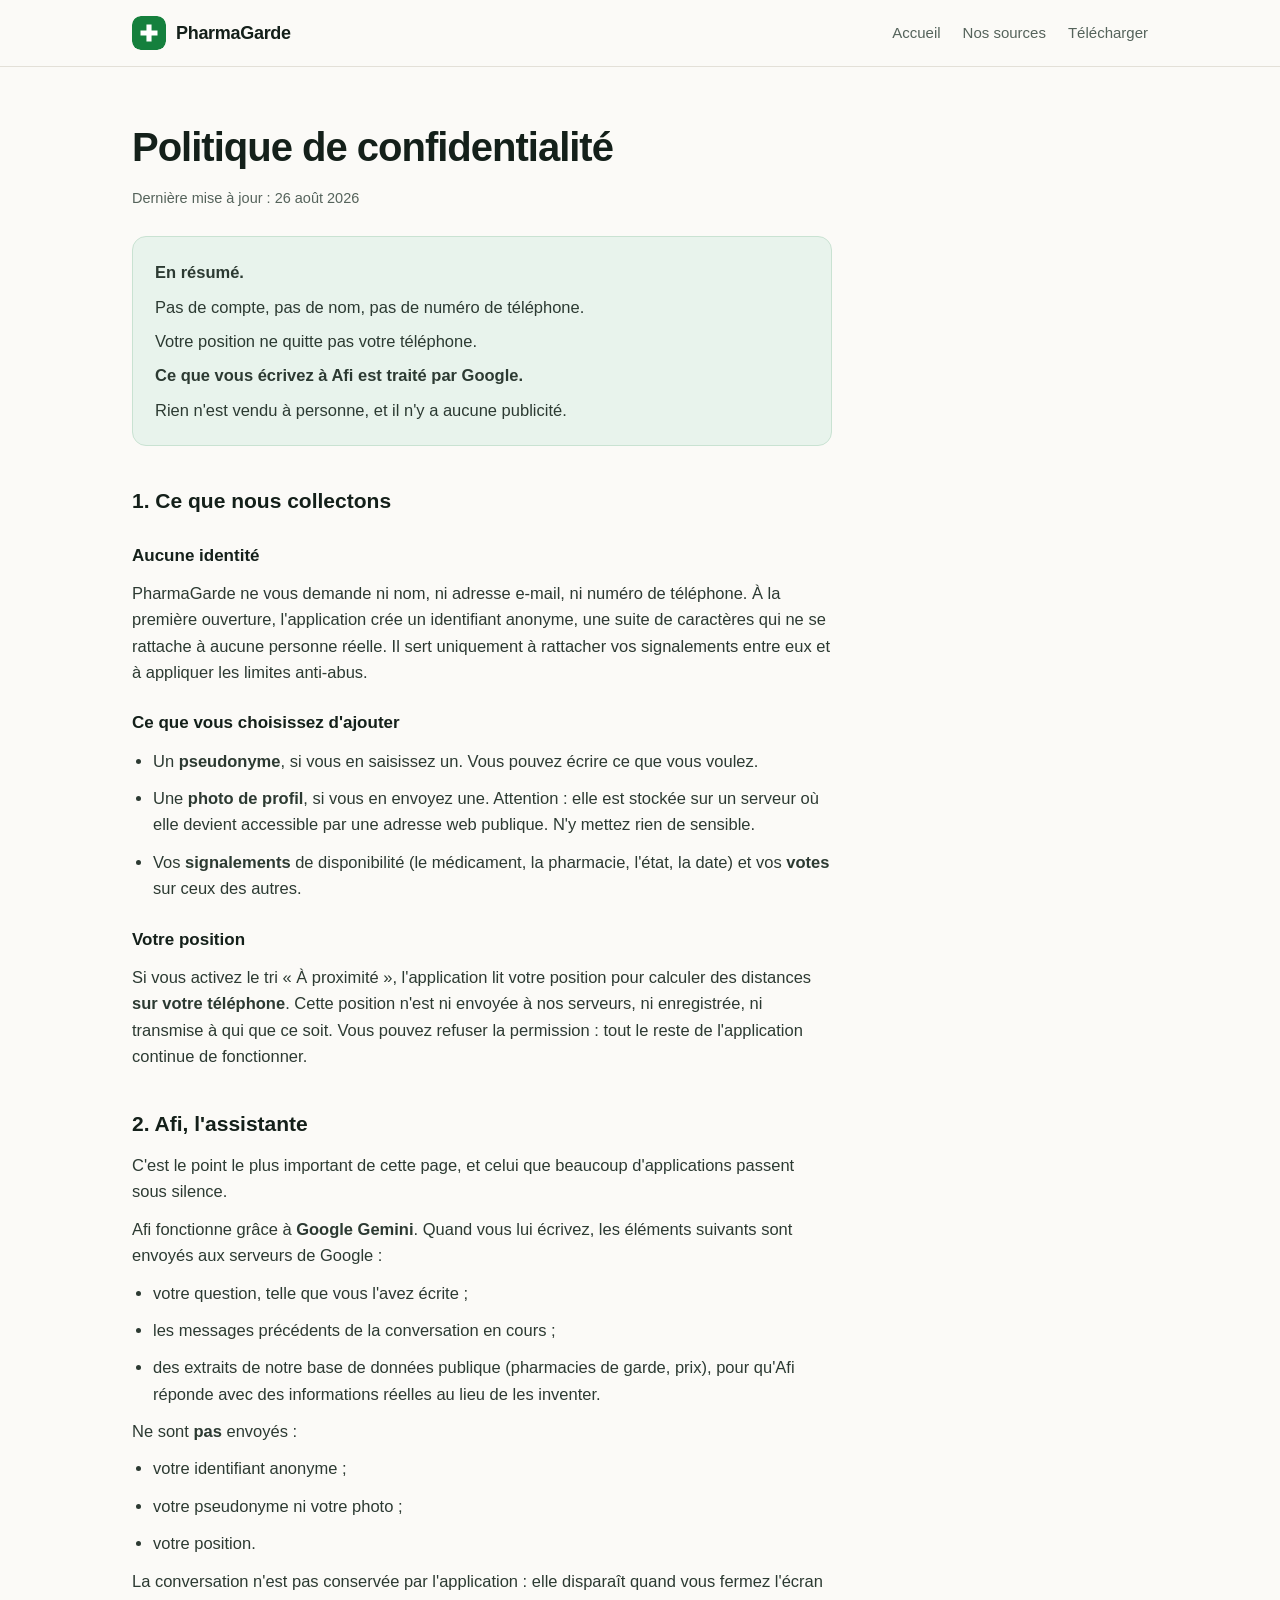
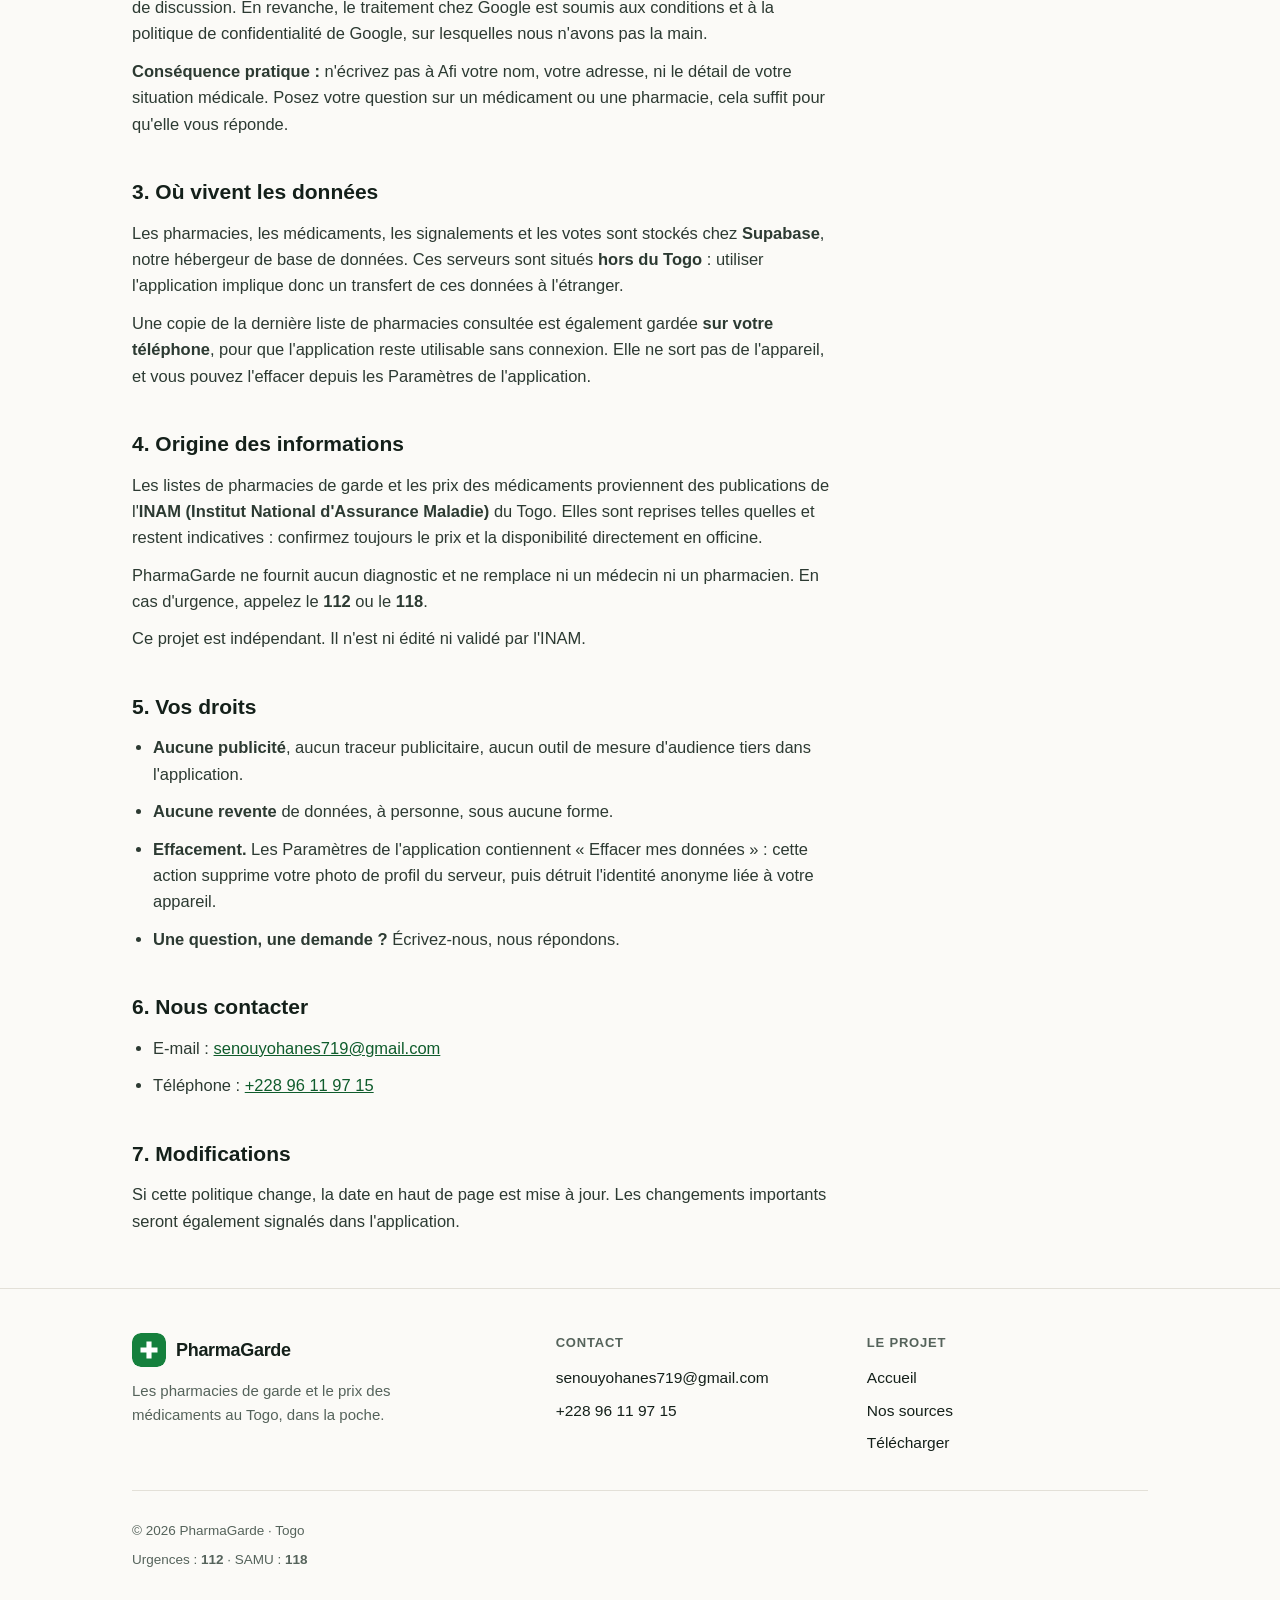
==== confidentialite.html @ 464c85e0 "Nouveau site vitrine Remplace l'ancien contenu (index.html, medicaments.html et les trois fichiers J" ====
<!DOCTYPE html>
<html lang="fr">
<head>
<meta charset="utf-8">
<meta name="viewport" content="width=device-width, initial-scale=1">
<title>Politique de confidentialité — PharmaGarde</title>
<meta name="description" content="Ce que PharmaGarde collecte, ce qui est envoyé à Google pour l'assistante Afi, où vivent les données et comment tout effacer.">
<meta name="theme-color" content="#15803D">
<!-- <link rel="icon" type="image/png" href="icone.png"> -->
<link rel="stylesheet" href="style.css">
</head>
<body>

<header class="site">
  <div class="contenu">
    <a class="marque" href="./">
      <svg class="mark" viewBox="0 0 40 40" aria-hidden="true">
        <rect width="40" height="40" rx="10" fill="#15803D"/>
        <path d="M17 10h6v7h7v6h-7v7h-6v-7h-7v-6h7z" fill="#fff"/>
      </svg>
      <strong>PharmaGarde</strong>
    </a>
    <nav class="site">
      <a href="./">Accueil</a>
      <a href="./#donnees">Nos sources</a>
      <a href="./#telecharger">Télécharger</a>
    </nav>
  </div>
</header>

<main class="contenu">
  <article class="texte">

    <h1>Politique de confidentialité</h1>
    <p class="maj">Dernière mise à jour : 26 août 2026</p>

    <div class="resume">
      <p><strong>En résumé.</strong></p>
      <p>Pas de compte, pas de nom, pas de numéro de téléphone.</p>
      <p>Votre position ne quitte pas votre téléphone.</p>
      <p><strong>Ce que vous écrivez à Afi est traité par Google.</strong></p>
      <p>Rien n'est vendu à personne, et il n'y a aucune publicité.</p>
    </div>

    <h2>1. Ce que nous collectons</h2>

    <h3>Aucune identité</h3>
    <p>
      PharmaGarde ne vous demande ni nom, ni adresse e-mail, ni numéro de
      téléphone. À la première ouverture, l'application crée un identifiant
      anonyme, une suite de caractères qui ne se rattache à aucune personne
      réelle. Il sert uniquement à rattacher vos signalements entre eux et à
      appliquer les limites anti-abus.
    </p>

    <h3>Ce que vous choisissez d'ajouter</h3>
    <ul>
      <li>Un <strong>pseudonyme</strong>, si vous en saisissez un. Vous pouvez écrire ce que vous voulez.</li>
      <li>Une <strong>photo de profil</strong>, si vous en envoyez une. Attention : elle est stockée sur un serveur où elle devient accessible par une adresse web publique. N'y mettez rien de sensible.</li>
      <li>Vos <strong>signalements</strong> de disponibilité (le médicament, la pharmacie, l'état, la date) et vos <strong>votes</strong> sur ceux des autres.</li>
    </ul>

    <h3>Votre position</h3>
    <p>
      Si vous activez le tri « À proximité », l'application lit votre position
      pour calculer des distances <strong>sur votre téléphone</strong>. Cette
      position n'est ni envoyée à nos serveurs, ni enregistrée, ni transmise à
      qui que ce soit. Vous pouvez refuser la permission : tout le reste de
      l'application continue de fonctionner.
    </p>

    <h2>2. Afi, l'assistante</h2>
    <p>
      C'est le point le plus important de cette page, et celui que beaucoup
      d'applications passent sous silence.
    </p>
    <p>
      Afi fonctionne grâce à <strong>Google Gemini</strong>. Quand vous lui
      écrivez, les éléments suivants sont envoyés aux serveurs de Google :
    </p>
    <ul>
      <li>votre question, telle que vous l'avez écrite ;</li>
      <li>les messages précédents de la conversation en cours ;</li>
      <li>des extraits de notre base de données publique (pharmacies de garde, prix), pour qu'Afi réponde avec des informations réelles au lieu de les inventer.</li>
    </ul>
    <p>Ne sont <strong>pas</strong> envoyés :</p>
    <ul>
      <li>votre identifiant anonyme ;</li>
      <li>votre pseudonyme ni votre photo ;</li>
      <li>votre position.</li>
    </ul>
    <p>
      La conversation n'est pas conservée par l'application : elle disparaît
      quand vous fermez l'écran de discussion. En revanche, le traitement chez
      Google est soumis aux conditions et à la politique de confidentialité de
      Google, sur lesquelles nous n'avons pas la main.
    </p>
    <p>
      <strong>Conséquence pratique :</strong> n'écrivez pas à Afi votre nom,
      votre adresse, ni le détail de votre situation médicale. Posez votre
      question sur un médicament ou une pharmacie, cela suffit pour qu'elle
      vous réponde.
    </p>

    <h2>3. Où vivent les données</h2>
    <p>
      Les pharmacies, les médicaments, les signalements et les votes sont
      stockés chez <strong>Supabase</strong>, notre hébergeur de base de
      données. Ces serveurs sont situés <strong>hors du Togo</strong> : utiliser
      l'application implique donc un transfert de ces données à l'étranger.
    </p>
    <p>
      Une copie de la dernière liste de pharmacies consultée est également
      gardée <strong>sur votre téléphone</strong>, pour que l'application reste
      utilisable sans connexion. Elle ne sort pas de l'appareil, et vous pouvez
      l'effacer depuis les Paramètres de l'application.
    </p>

    <h2>4. Origine des informations</h2>
    <p>
      Les listes de pharmacies de garde et les prix des médicaments proviennent
      des publications de l'<strong>INAM (Institut National d'Assurance
      Maladie)</strong> du Togo. Elles sont reprises telles quelles et restent
      indicatives : confirmez toujours le prix et la disponibilité directement
      en officine.
    </p>
    <p>
      PharmaGarde ne fournit aucun diagnostic et ne remplace ni un médecin ni un
      pharmacien. En cas d'urgence, appelez le <strong>112</strong> ou le
      <strong>118</strong>.
    </p>
    <p>
      Ce projet est indépendant. Il n'est ni édité ni validé par l'INAM.
    </p>

    <h2>5. Vos droits</h2>
    <ul>
      <li><strong>Aucune publicité</strong>, aucun traceur publicitaire, aucun outil de mesure d'audience tiers dans l'application.</li>
      <li><strong>Aucune revente</strong> de données, à personne, sous aucune forme.</li>
      <li><strong>Effacement.</strong> Les Paramètres de l'application contiennent « Effacer mes données » : cette action supprime votre photo de profil du serveur, puis détruit l'identité anonyme liée à votre appareil.</li>
      <li><strong>Une question, une demande ?</strong> Écrivez-nous, nous répondons.</li>
    </ul>

    <h2>6. Nous contacter</h2>
    <ul>
      <li>E-mail : <a href="mailto:senouyohanes719@gmail.com">senouyohanes719@gmail.com</a></li>
      <li>Téléphone : <a href="tel:+22896119715">+228 96 11 97 15</a></li>
    </ul>

    <h2>7. Modifications</h2>
    <p>
      Si cette politique change, la date en haut de page est mise à jour. Les
      changements importants seront également signalés dans l'application.
    </p>

  </article>
</main>

<footer class="site">
  <div class="contenu">
    <div class="cols">
      <div>
        <a class="marque" href="./">
          <svg class="mark" viewBox="0 0 40 40" aria-hidden="true">
            <rect width="40" height="40" rx="10" fill="#15803D"/>
            <path d="M17 10h6v7h7v6h-7v7h-6v-7h-7v-6h7z" fill="#fff"/>
          </svg>
          <strong>PharmaGarde</strong>
        </a>
        <p class="baseline">
          Les pharmacies de garde et le prix des médicaments au Togo, dans la
          poche.
        </p>
      </div>
      <div>
        <h4>Contact</h4>
        <ul>
          <li><a href="mailto:senouyohanes719@gmail.com">senouyohanes719@gmail.com</a></li>
          <li><a href="tel:+22896119715">+228 96 11 97 15</a></li>
        </ul>
      </div>
      <div>
        <h4>Le projet</h4>
        <ul>
          <li><a href="./">Accueil</a></li>
          <li><a href="./#donnees">Nos sources</a></li>
          <li><a href="./#telecharger">Télécharger</a></li>
        </ul>
      </div>
    </div>
    <div class="mentions">
      <p>© 2026 PharmaGarde · Togo</p>
      <p>Urgences&nbsp;: <strong>112</strong> · SAMU&nbsp;: <strong>118</strong></p>
    </div>
  </div>
</footer>

</body>
</html>
---- style.css ----
/* PharmaGarde — feuille de style unique du site vitrine.
   Une seule couleur de marque (le vert de l'app), un fond creme plutot que
   blanc pur, des bordures fines au lieu d'ombres : l'objet est de faire
   sérieux et lisible sur un telephone bas de gamme, pas d'impressionner. */

:root {
  --vert: #15803D;
  --vert-fonce: #0F5C2C;
  --vert-clair: #E8F3EC;
  --encre: #14201A;
  --encre-douce: #55635B;
  --papier: #FBFAF7;
  --bord: #E3E0D8;
  --ambre-fond: #FFF8E1;
  --ambre-bord: #FFE082;
  --ambre-encre: #8D6E00;
  --rayon: 14px;
}

* { box-sizing: border-box; margin: 0; padding: 0; }

html { scroll-behavior: smooth; }

body {
  background: var(--papier);
  color: var(--encre);
  font-family: -apple-system, BlinkMacSystemFont, "Segoe UI", Roboto, "Helvetica Neue", Arial, sans-serif;
  font-size: 17px;
  line-height: 1.6;
  -webkit-font-smoothing: antialiased;
}

.contenu { width: 100%; max-width: 1060px; margin: 0 auto; padding: 0 22px; }

a { color: var(--vert-fonce); }

/* ---------- En-tete ---------- */

header.site {
  position: sticky; top: 0; z-index: 10;
  background: rgba(251, 250, 247, 0.92);
  backdrop-filter: blur(8px);
  border-bottom: 1px solid var(--bord);
}
header.site .contenu {
  display: flex; align-items: center; justify-content: space-between;
  height: 66px; gap: 18px;
}
.marque { display: flex; align-items: center; gap: 10px; text-decoration: none; color: var(--encre); }
.marque .mark { width: 34px; height: 34px; border-radius: 9px; display: block; }
.marque strong { font-size: 18px; letter-spacing: -0.3px; }
nav.site { display: flex; gap: 22px; align-items: center; }
nav.site a { color: var(--encre-douce); text-decoration: none; font-size: 15px; }
nav.site a:hover { color: var(--vert-fonce); }
@media (max-width: 720px) { nav.site { display: none; } }

/* ---------- Boutons ---------- */

.btn {
  display: inline-flex; align-items: center; gap: 9px;
  background: var(--vert); color: #fff; text-decoration: none;
  padding: 13px 24px; border-radius: 999px;
  font-weight: 600; font-size: 16px; border: 0; cursor: pointer;
  transition: background .15s ease;
}
.btn:hover { background: var(--vert-fonce); }
.btn.fantome { background: transparent; color: var(--vert-fonce); border: 1.5px solid var(--bord); }
.btn.fantome:hover { background: var(--vert-clair); border-color: var(--vert); }
.btn[aria-disabled="true"] { background: #9AA39D; cursor: default; }

/* ---------- Hero ---------- */

.hero { padding: 76px 0 56px; }
.hero h1 {
  font-size: clamp(34px, 6vw, 55px);
  line-height: 1.08; letter-spacing: -1.4px; font-weight: 800;
  max-width: 17ch;
}
.hero h1 em { font-style: normal; color: var(--vert); }
.hero .accroche {
  margin-top: 22px; max-width: 56ch;
  font-size: clamp(17px, 2.2vw, 20px); color: var(--encre-douce);
}
.hero .actions { margin-top: 30px; display: flex; flex-wrap: wrap; gap: 12px; align-items: center; }
.hero .petit { margin-top: 16px; font-size: 14.5px; color: var(--encre-douce); }

/* ---------- Chiffres ---------- */

.chiffres {
  display: grid; grid-template-columns: repeat(4, 1fr);
  gap: 1px; background: var(--bord);
  border: 1px solid var(--bord); border-radius: var(--rayon);
  overflow: hidden; margin: 12px 0 8px;
}
.chiffres div { background: #fff; padding: 22px 18px; }
.chiffres b { display: block; font-size: clamp(24px, 3.6vw, 34px); font-weight: 800; color: var(--vert); letter-spacing: -1px; }
.chiffres span { font-size: 13.5px; color: var(--encre-douce); }
.chiffres + .source { font-size: 12.5px; color: var(--encre-douce); margin-bottom: 56px; }
@media (max-width: 620px) { .chiffres { grid-template-columns: repeat(2, 1fr); } }

/* ---------- Sections ---------- */

section { padding: 54px 0; border-top: 1px solid var(--bord); }
section h2 {
  font-size: clamp(25px, 3.6vw, 34px); letter-spacing: -0.8px;
  font-weight: 800; max-width: 24ch;
}
section h2 + .intro { margin-top: 12px; max-width: 62ch; color: var(--encre-douce); }

.grille { display: grid; grid-template-columns: repeat(3, 1fr); gap: 16px; margin-top: 34px; }
@media (max-width: 900px) { .grille { grid-template-columns: repeat(2, 1fr); } }
@media (max-width: 600px) { .grille { grid-template-columns: 1fr; } }

.carte {
  background: #fff; border: 1px solid var(--bord);
  border-radius: var(--rayon); padding: 22px;
}
.carte .pastille {
  width: 36px; height: 36px; border-radius: 10px;
  background: var(--vert-clair); color: var(--vert-fonce);
  display: grid; place-items: center; font-size: 19px; margin-bottom: 13px;
}
.carte h3 { font-size: 17.5px; font-weight: 700; }
.carte p { margin-top: 7px; font-size: 15px; color: var(--encre-douce); }

/* ---------- Encadre d'honnetete ---------- */

.avertissement {
  background: var(--ambre-fond); border: 1px solid var(--ambre-bord);
  border-radius: var(--rayon); padding: 24px; margin-top: 26px;
}
.avertissement h3 { color: var(--ambre-encre); font-size: 17.5px; }
.avertissement p { color: var(--ambre-encre); font-size: 15px; margin-top: 9px; }
.avertissement ul { color: var(--ambre-encre); font-size: 15px; margin: 9px 0 0 20px; }
.avertissement li { margin-top: 5px; }

/* ---------- Telechargement ---------- */

.telecharger {
  background: var(--vert); color: #fff;
  border-radius: 20px; padding: 44px 34px; margin: 54px 0;
  text-align: center;
}
.telecharger h2 { color: #fff; margin: 0 auto; max-width: 22ch; }
.telecharger p { color: rgba(255,255,255,.88); margin: 14px auto 26px; max-width: 52ch; }
.telecharger .btn { background: #fff; color: var(--vert-fonce); }
.telecharger .btn:hover { background: #F0EFEA; }
.telecharger .btn[aria-disabled="true"] { background: rgba(255,255,255,.28); color: #fff; }

/* ---------- Page de texte (confidentialite) ---------- */

.texte { padding: 48px 0 20px; max-width: 74ch; }
.texte h1 { font-size: clamp(28px, 4.4vw, 40px); letter-spacing: -1px; font-weight: 800; }
.texte .maj { color: var(--encre-douce); font-size: 14.5px; margin-top: 8px; }
.texte h2 { font-size: 21px; font-weight: 700; margin-top: 38px; }
.texte h3 { font-size: 17px; font-weight: 700; margin-top: 24px; }
.texte p, .texte li { color: #2C3A32; margin-top: 11px; font-size: 16.5px; }
.texte ul { margin-left: 21px; }
.texte .resume {
  background: var(--vert-clair); border: 1px solid #C9E2D2;
  border-radius: var(--rayon); padding: 22px; margin-top: 26px;
}
.texte .resume p { margin-top: 8px; }
.texte .resume p:first-child { margin-top: 0; }

/* ---------- Pied ---------- */

footer.site { border-top: 1px solid var(--bord); padding: 44px 0 56px; margin-top: 34px; }
footer.site .cols { display: grid; grid-template-columns: 1.4fr 1fr 1fr; gap: 30px; }
@media (max-width: 720px) { footer.site .cols { grid-template-columns: 1fr; } }
footer.site h4 { font-size: 13px; text-transform: uppercase; letter-spacing: .8px; color: var(--encre-douce); font-weight: 700; }
footer.site ul { list-style: none; margin-top: 12px; }
footer.site li { margin-top: 8px; font-size: 15.5px; }
footer.site a { color: var(--encre); text-decoration: none; }
footer.site a:hover { color: var(--vert-fonce); text-decoration: underline; }
footer.site .mentions {
  margin-top: 34px; padding-top: 22px; border-top: 1px solid var(--bord);
  font-size: 13.5px; color: var(--encre-douce);
}
footer.site .mentions p { margin-top: 7px; }

/* Accroche sous le logo dans le pied de page. */
footer.site .baseline { margin-top: 12px; color: var(--encre-douce); font-size: 15px; max-width: 34ch; }
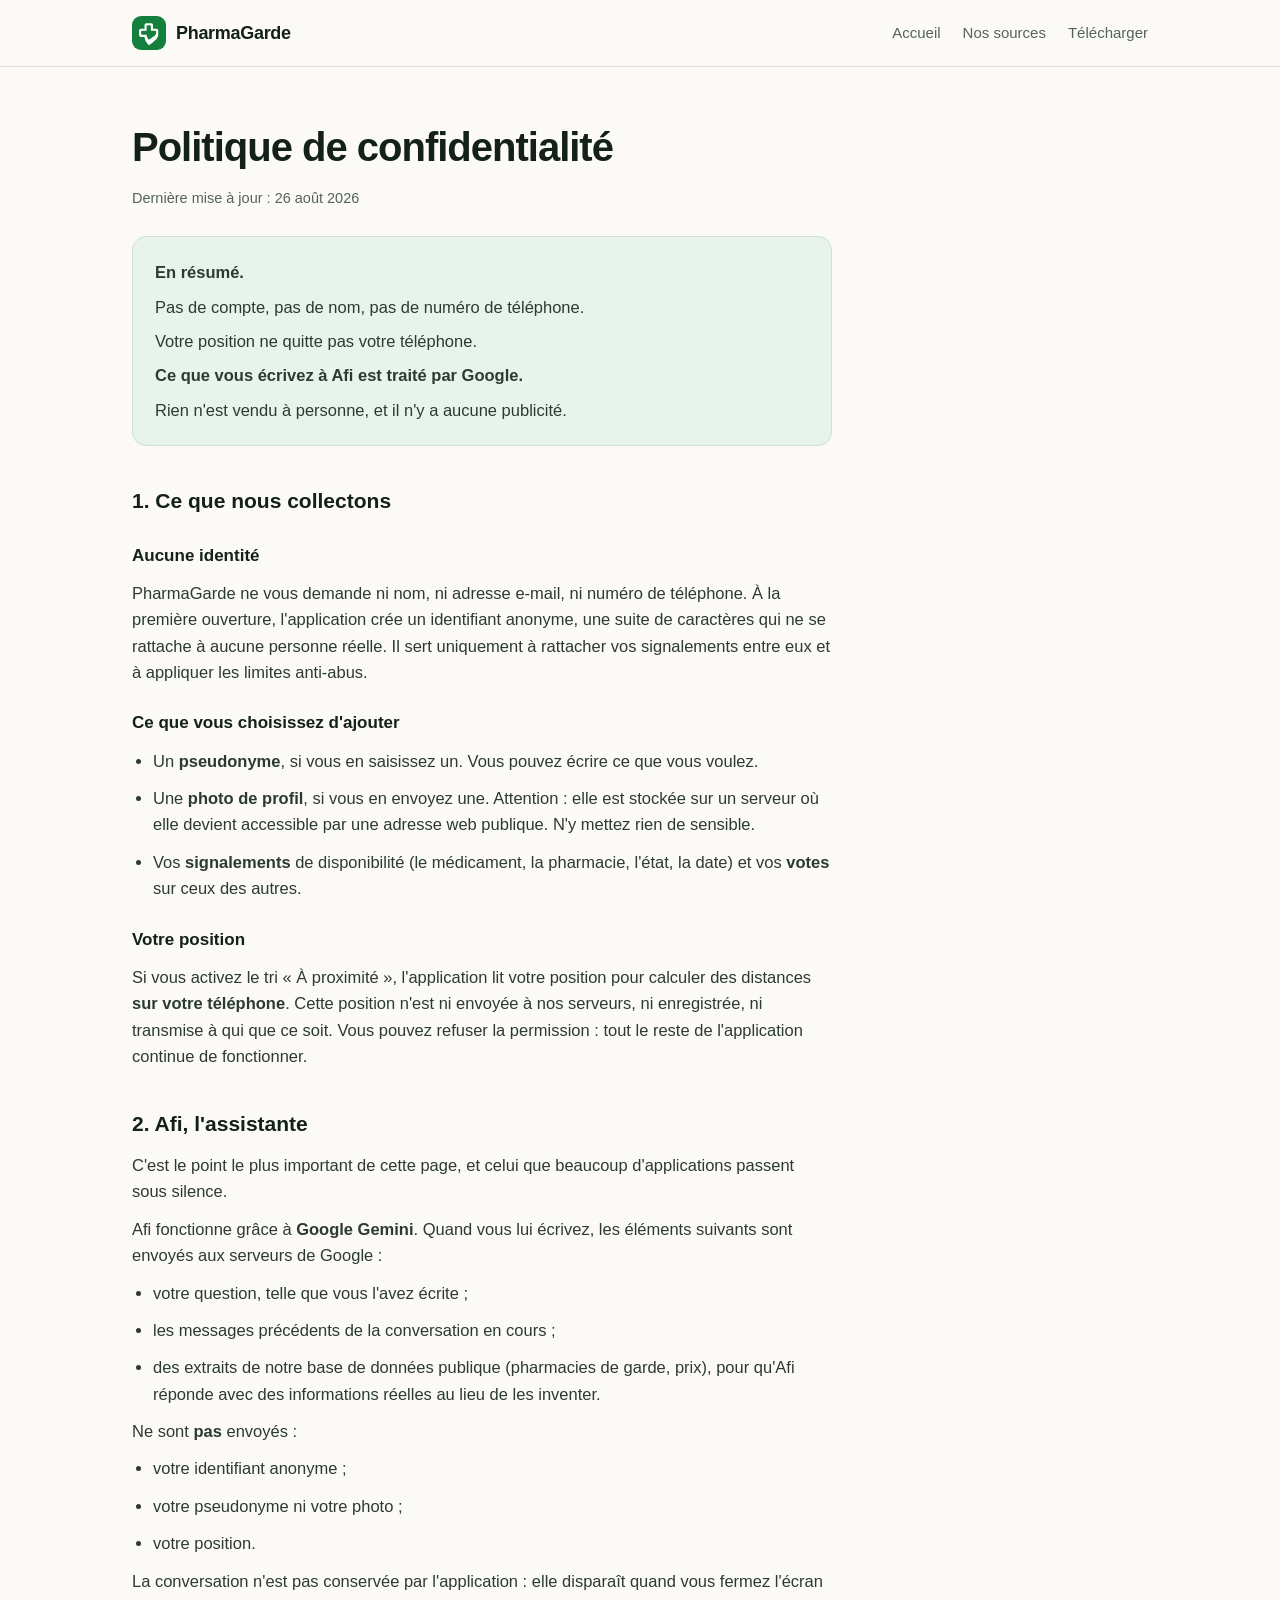
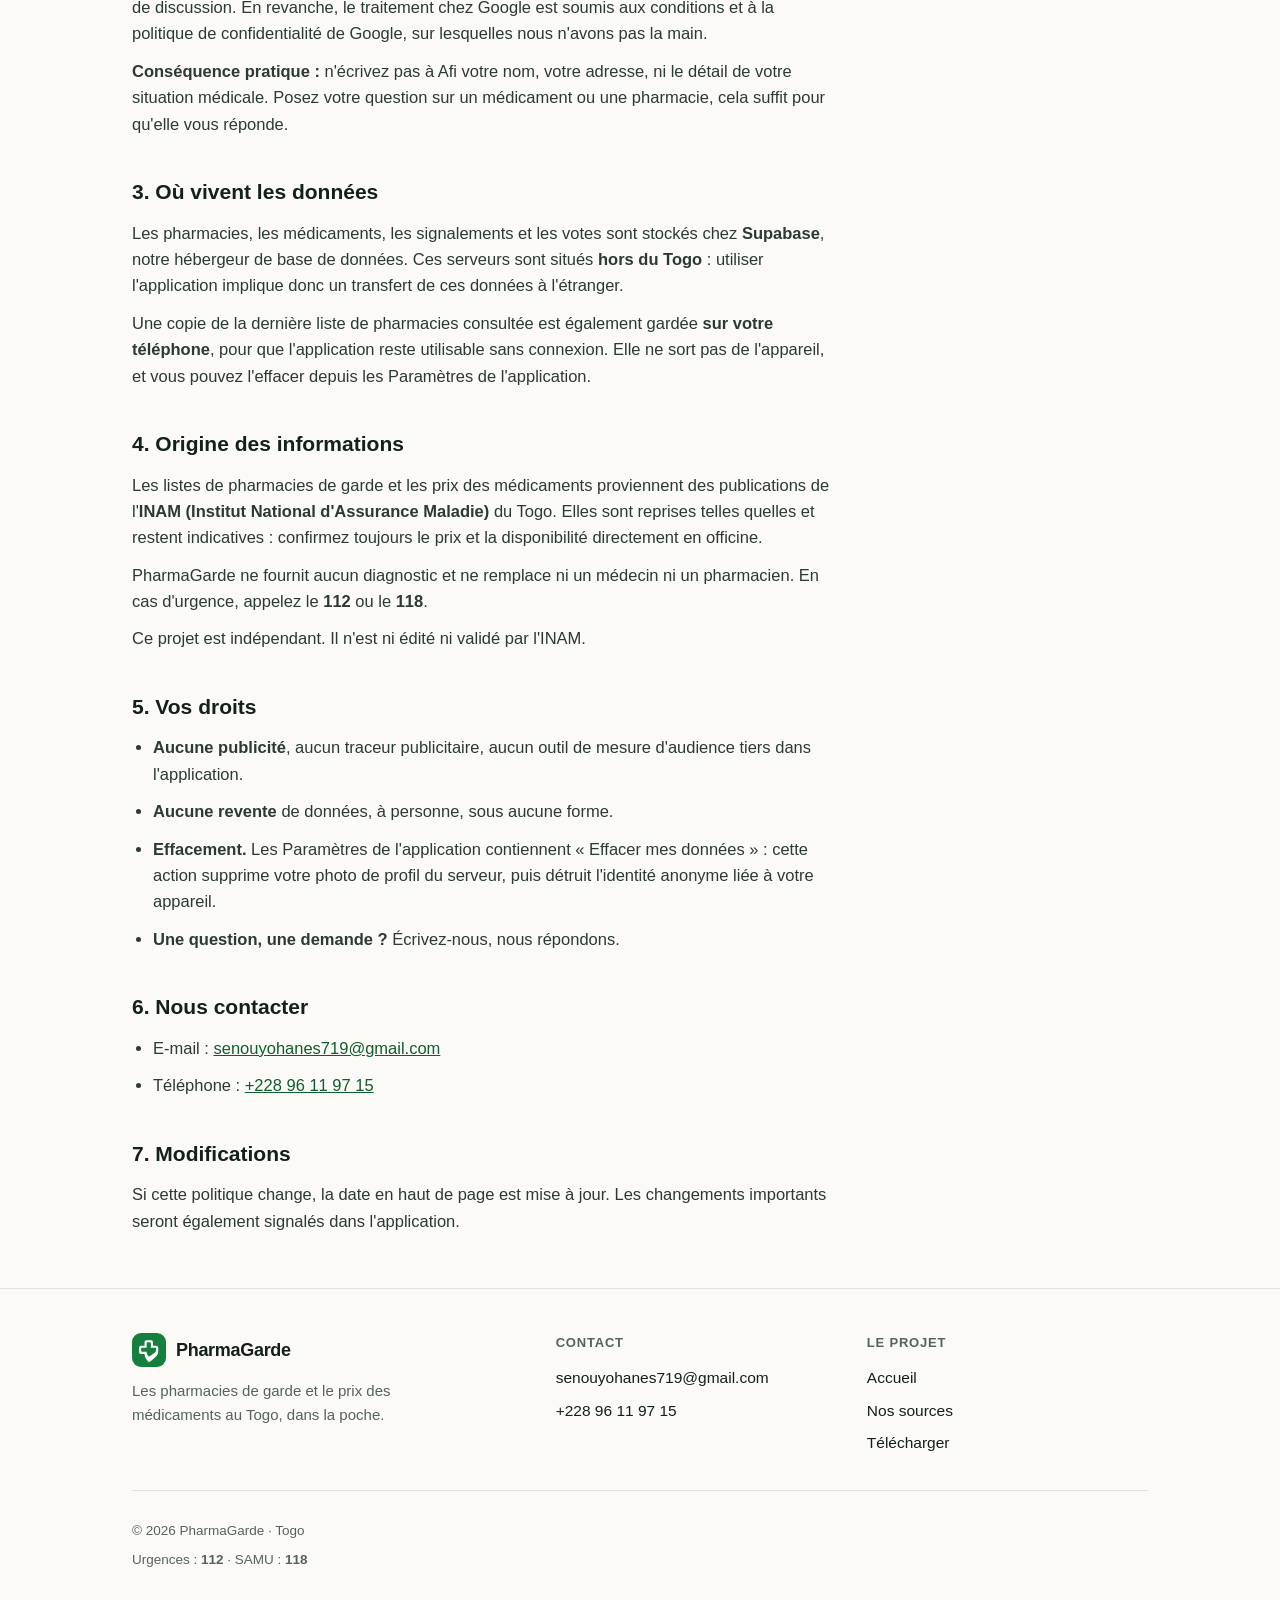
==== commit 640f8e95: "Icone de l'app en logo, vraies icones, chiffre hebdomadaire retire - icone.svg : l'icone de l'applic" ====
--- a/confidentialite.html
+++ b/confidentialite.html
@@ -6,7 +6,7 @@
 <title>Politique de confidentialité — PharmaGarde</title>
 <meta name="description" content="Ce que PharmaGarde collecte, ce qui est envoyé à Google pour l'assistante Afi, où vivent les données et comment tout effacer.">
 <meta name="theme-color" content="#15803D">
-<!-- <link rel="icon" type="image/png" href="icone.png"> -->
+<link rel="icon" type="image/svg+xml" href="icone.svg">
 <link rel="stylesheet" href="style.css">
 </head>
 <body>
@@ -14,10 +14,7 @@
 <header class="site">
   <div class="contenu">
     <a class="marque" href="./">
-      <svg class="mark" viewBox="0 0 40 40" aria-hidden="true">
-        <rect width="40" height="40" rx="10" fill="#15803D"/>
-        <path d="M17 10h6v7h7v6h-7v7h-6v-7h-7v-6h7z" fill="#fff"/>
-      </svg>
+      <img class="mark" src="icone.svg" alt="PharmaGarde">
       <strong>PharmaGarde</strong>
     </a>
     <nav class="site">
@@ -161,10 +158,7 @@
     <div class="cols">
       <div>
         <a class="marque" href="./">
-          <svg class="mark" viewBox="0 0 40 40" aria-hidden="true">
-            <rect width="40" height="40" rx="10" fill="#15803D"/>
-            <path d="M17 10h6v7h7v6h-7v7h-6v-7h-7v-6h7z" fill="#fff"/>
-          </svg>
+          <img class="mark" src="icone.svg" alt="PharmaGarde">
           <strong>PharmaGarde</strong>
         </a>
         <p class="baseline">
--- a/style.css
+++ b/style.css
@@ -181,3 +181,20 @@
 
 /* Accroche sous le logo dans le pied de page. */
 footer.site .baseline { margin-top: 12px; color: var(--encre-douce); font-size: 15px; max-width: 34ch; }
+
+/* ---------- Icones ---------- */
+
+/* Les pastilles des cartes portent des icones dessinees au trait, et non des
+   emoji. Un emoji est redessine par chaque systeme (Android, iPhone et
+   Windows n'ont pas les memes), on ne maitrise ni sa couleur ni son
+   epaisseur, et il donne a une page qui parle de sante un air de jouet.
+   Celles-ci suivent la couleur du texte et restent nettes a toute taille. */
+.carte .pastille svg {
+  width: 20px; height: 20px;
+  fill: none; stroke: currentColor;
+  stroke-width: 2; stroke-linecap: round; stroke-linejoin: round;
+}
+
+/* Le logo est desormais l'icone de l'application. Le fond vert est deja dans
+   le fichier ; l'arrondi des angles vient d'ici, pas de l'image. */
+img.mark { object-fit: contain; }
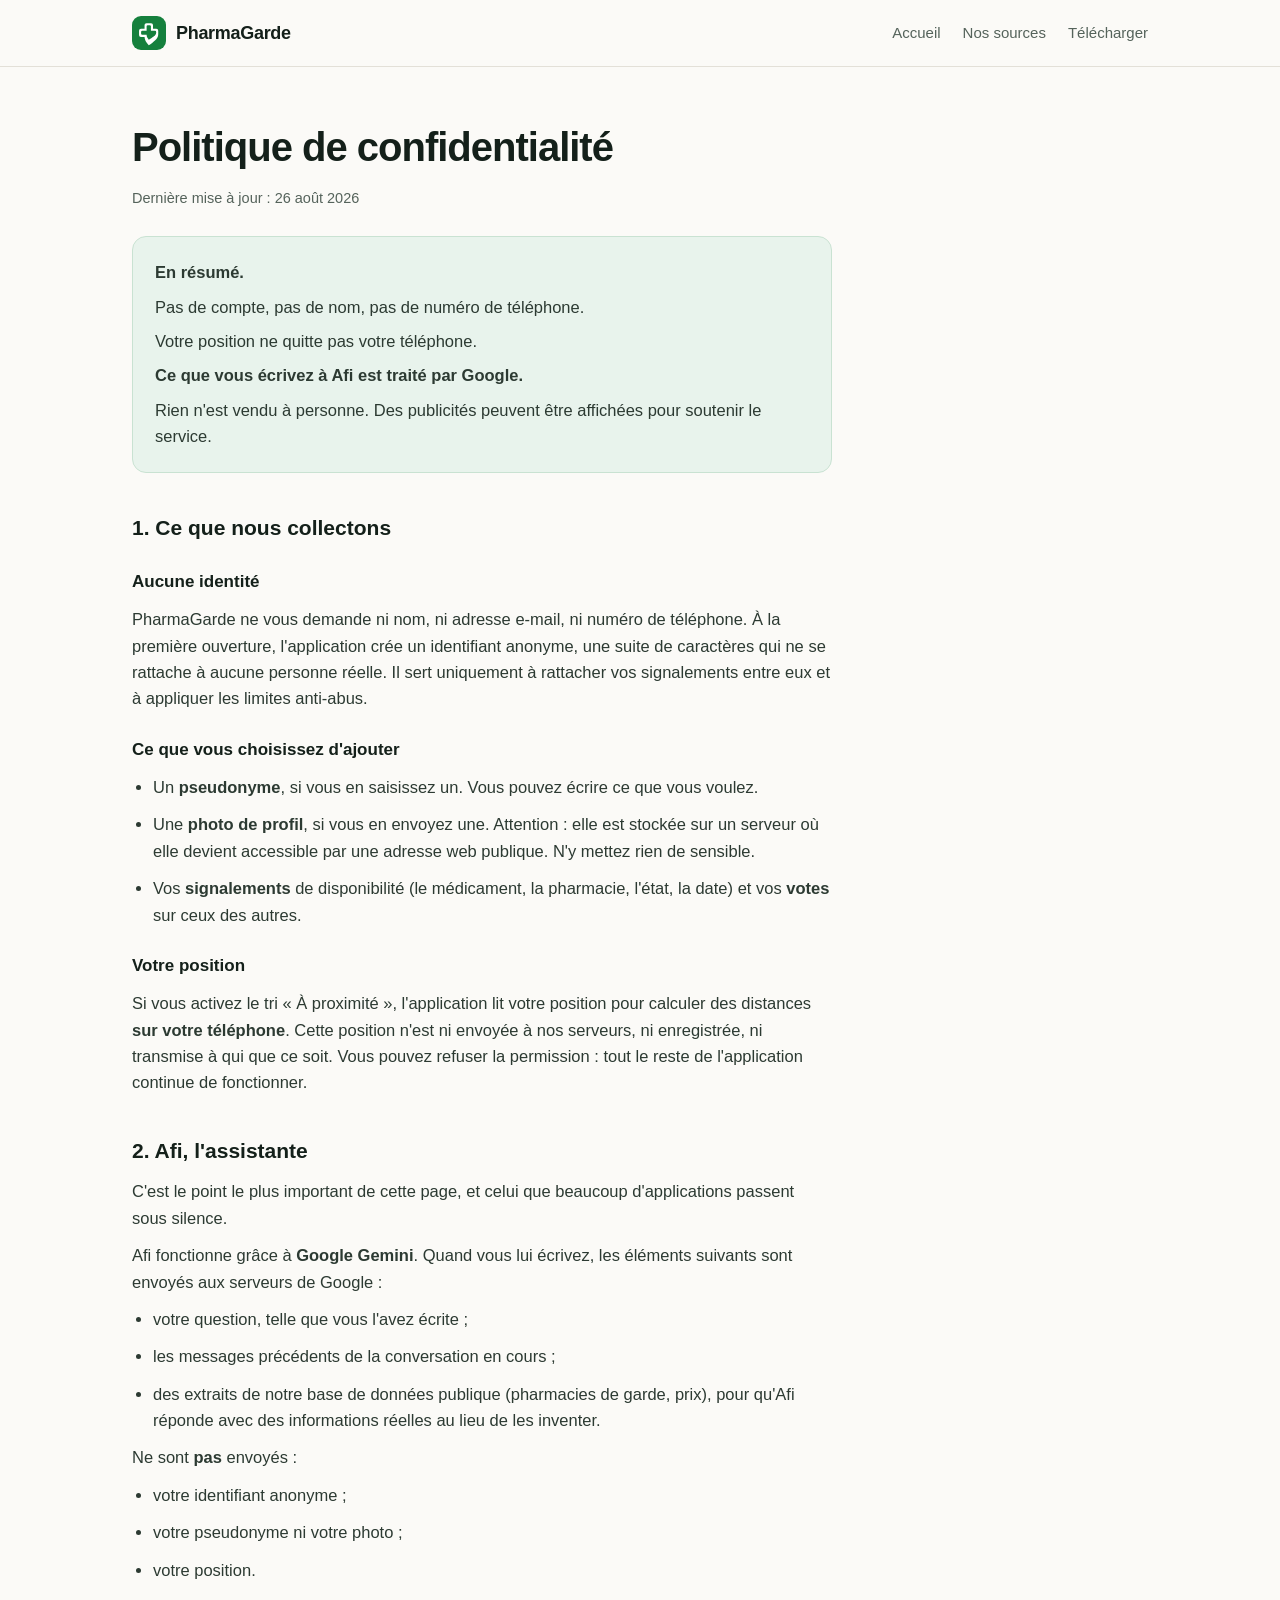
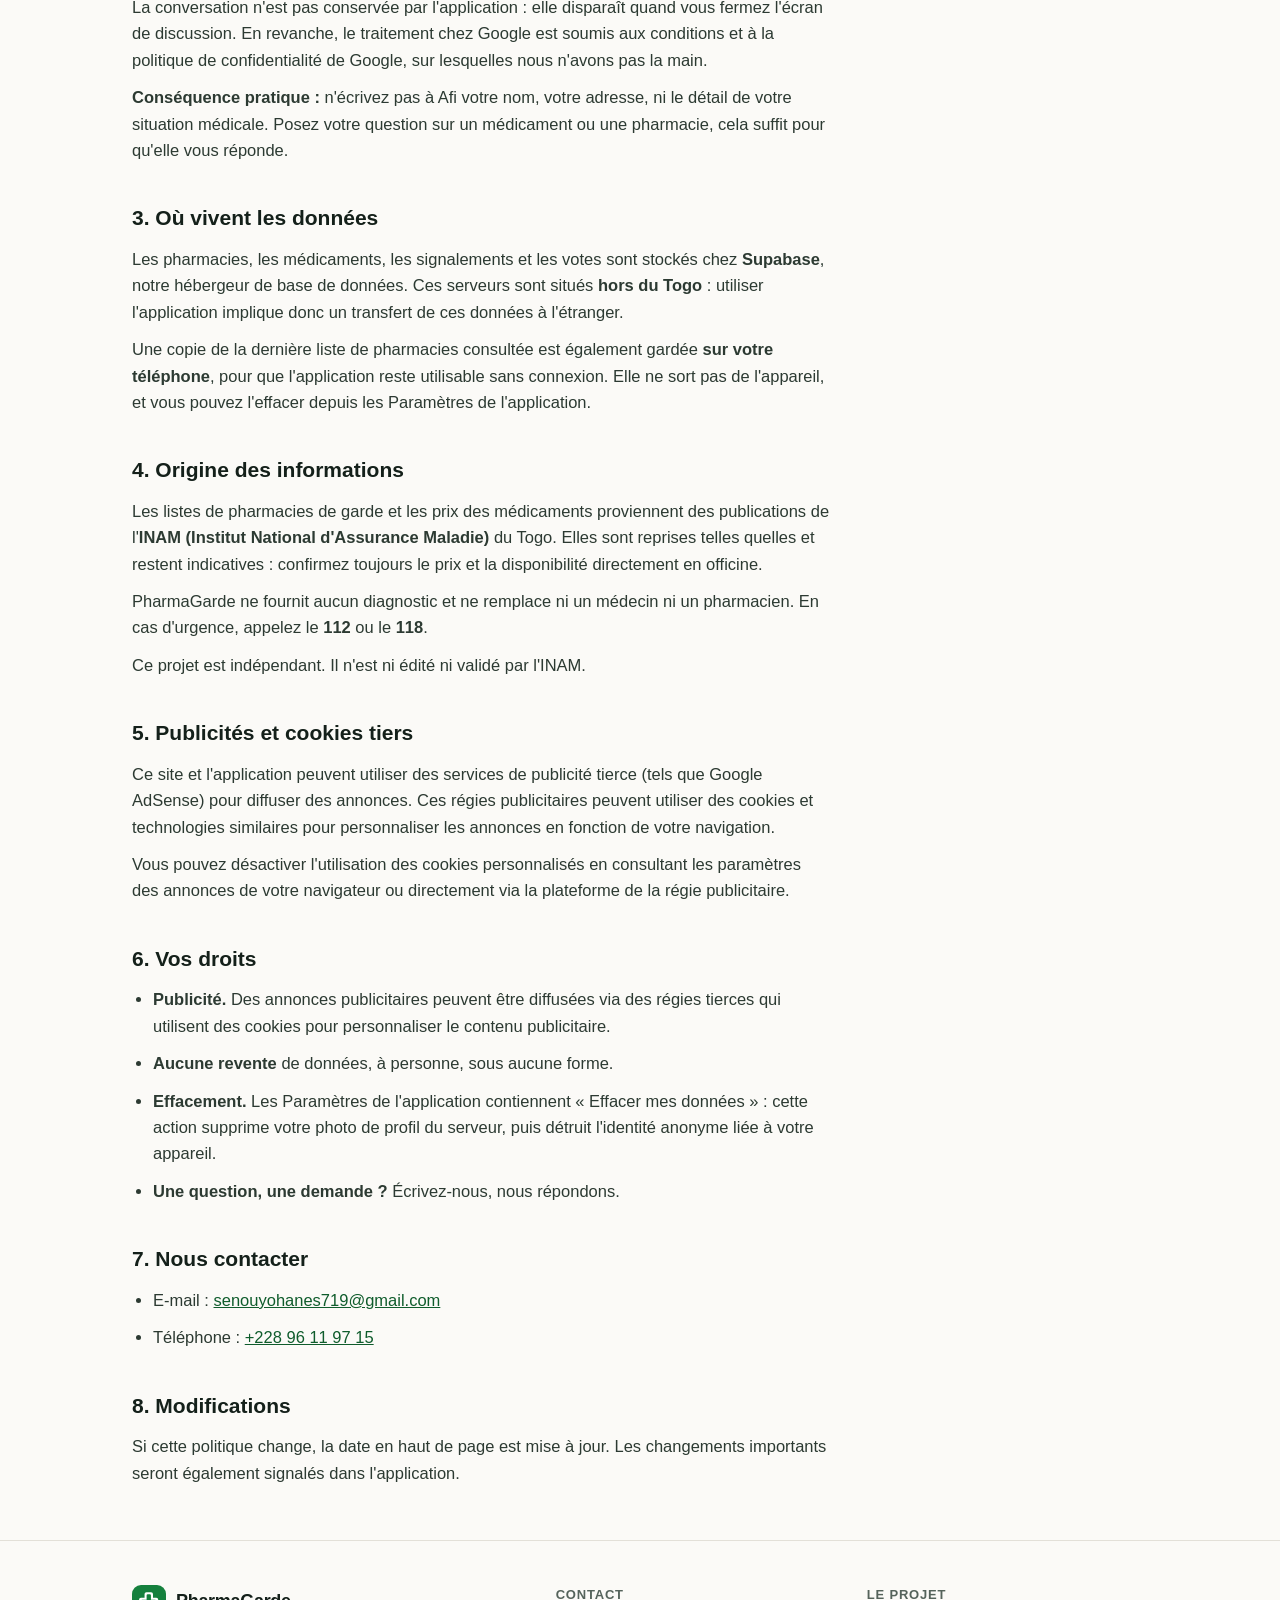
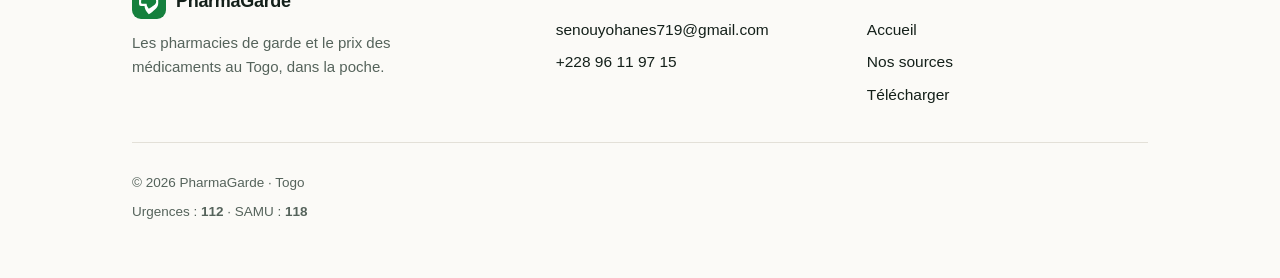
==== commit 72bf4755: "Update confidentialite.html" ====
--- a/confidentialite.html
+++ b/confidentialite.html
@@ -36,7 +36,7 @@
       <p>Pas de compte, pas de nom, pas de numéro de téléphone.</p>
       <p>Votre position ne quitte pas votre téléphone.</p>
       <p><strong>Ce que vous écrivez à Afi est traité par Google.</strong></p>
-      <p>Rien n'est vendu à personne, et il n'y a aucune publicité.</p>
+      <p>Rien n'est vendu à personne. Des publicités peuvent être affichées pour soutenir le service.</p>
     </div>
 
     <h2>1. Ce que nous collectons</h2>
@@ -130,21 +130,34 @@
       Ce projet est indépendant. Il n'est ni édité ni validé par l'INAM.
     </p>
 
-    <h2>5. Vos droits</h2>
-    <ul>
-      <li><strong>Aucune publicité</strong>, aucun traceur publicitaire, aucun outil de mesure d'audience tiers dans l'application.</li>
+    <h2>5. Publicités et cookies tiers</h2>
+    <p>
+      Ce site et l'application peuvent utiliser des services de publicité tierce
+      (tels que Google AdSense) pour diffuser des annonces. Ces régies
+      publicitaires peuvent utiliser des cookies et technologies similaires pour
+      personnaliser les annonces en fonction de votre navigation.
+    </p>
+    <p>
+      Vous pouvez désactiver l'utilisation des cookies personnalisés en
+      consultant les paramètres des annonces de votre navigateur ou directement
+      via la plateforme de la régie publicitaire.
+    </p>
+
+    <h2>6. Vos droits</h2>
+    <ul>
+      <li><strong>Publicité.</strong> Des annonces publicitaires peuvent être diffusées via des régies tierces qui utilisent des cookies pour personnaliser le contenu publicitaire.</li>
       <li><strong>Aucune revente</strong> de données, à personne, sous aucune forme.</li>
       <li><strong>Effacement.</strong> Les Paramètres de l'application contiennent « Effacer mes données » : cette action supprime votre photo de profil du serveur, puis détruit l'identité anonyme liée à votre appareil.</li>
       <li><strong>Une question, une demande ?</strong> Écrivez-nous, nous répondons.</li>
     </ul>
 
-    <h2>6. Nous contacter</h2>
+    <h2>7. Nous contacter</h2>
     <ul>
       <li>E-mail : <a href="mailto:senouyohanes719@gmail.com">senouyohanes719@gmail.com</a></li>
       <li>Téléphone : <a href="tel:+22896119715">+228 96 11 97 15</a></li>
     </ul>
 
-    <h2>7. Modifications</h2>
+    <h2>8. Modifications</h2>
     <p>
       Si cette politique change, la date en haut de page est mise à jour. Les
       changements importants seront également signalés dans l'application.
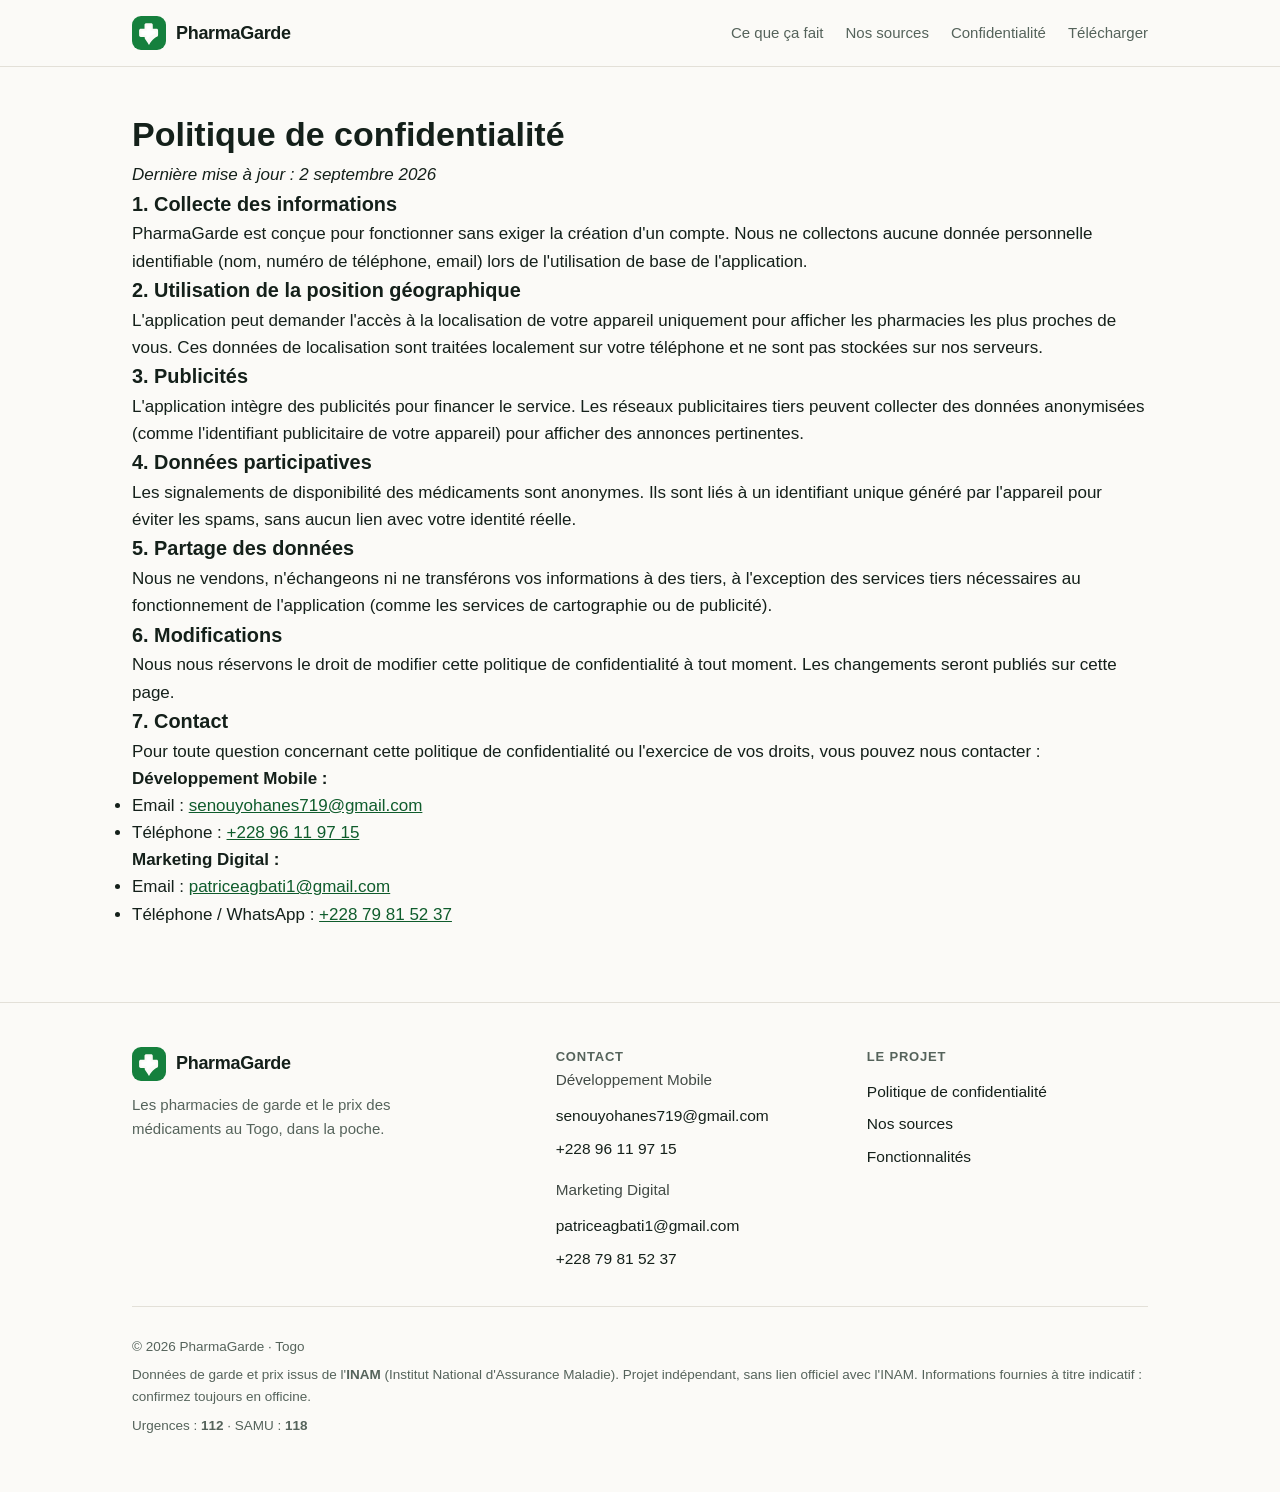
==== commit d80e4449: "Revise privacy policy content and structure Updated the privacy policy title and description, modifi" ====
--- a/confidentialite.html
+++ b/confidentialite.html
@@ -3,10 +3,10 @@
 <head>
 <meta charset="utf-8">
 <meta name="viewport" content="width=device-width, initial-scale=1">
-<title>Politique de confidentialité — PharmaGarde</title>
-<meta name="description" content="Ce que PharmaGarde collecte, ce qui est envoyé à Google pour l'assistante Afi, où vivent les données et comment tout effacer.">
+<title>Politique de confidentialité - PharmaGarde</title>
+<meta name="description" content="Politique de confidentialité de l'application PharmaGarde.">
 <meta name="theme-color" content="#15803D">
-<link rel="icon" type="image/svg+xml" href="icone.svg">
+<link rel="icon" type="image/svg+xml" href="icone.svg" sizes="any">
 <link rel="stylesheet" href="style.css">
 </head>
 <body>
@@ -18,152 +18,52 @@
       <strong>PharmaGarde</strong>
     </a>
     <nav class="site">
-      <a href="./">Accueil</a>
-      <a href="./#donnees">Nos sources</a>
-      <a href="./#telecharger">Télécharger</a>
+      <a href="index.html#fonctions">Ce que ça fait</a>
+      <a href="index.html#donnees">Nos sources</a>
+      <a href="confidentialite.html">Confidentialité</a>
+      <a href="index.html#telecharger">Télécharger</a>
     </nav>
   </div>
 </header>
 
-<main class="contenu">
-  <article class="texte">
+<main>
+  <div class="contenu" style="padding-top: 40px; padding-bottom: 40px;">
+    <h1>Politique de confidentialité</h1>
+    <p><em>Dernière mise à jour : 2 septembre 2026</em></p>
 
-    <h1>Politique de confidentialité</h1>
-    <p class="maj">Dernière mise à jour : 26 août 2026</p>
+    <h3>1. Collecte des informations</h3>
+    <p>PharmaGarde est conçue pour fonctionner sans exiger la création d'un compte. Nous ne collectons aucune donnée personnelle identifiable (nom, numéro de téléphone, email) lors de l'utilisation de base de l'application.</p>
 
-    <div class="resume">
-      <p><strong>En résumé.</strong></p>
-      <p>Pas de compte, pas de nom, pas de numéro de téléphone.</p>
-      <p>Votre position ne quitte pas votre téléphone.</p>
-      <p><strong>Ce que vous écrivez à Afi est traité par Google.</strong></p>
-      <p>Rien n'est vendu à personne. Des publicités peuvent être affichées pour soutenir le service.</p>
-    </div>
+    <h3>2. Utilisation de la position géographique</h3>
+    <p>L'application peut demander l'accès à la localisation de votre appareil uniquement pour afficher les pharmacies les plus proches de vous. Ces données de localisation sont traitées localement sur votre téléphone et ne sont pas stockées sur nos serveurs.</p>
 
-    <h2>1. Ce que nous collectons</h2>
+    <h3>3. Publicités</h3>
+    <p>L'application intègre des publicités pour financer le service. Les réseaux publicitaires tiers peuvent collecter des données anonymisées (comme l'identifiant publicitaire de votre appareil) pour afficher des annonces pertinentes.</p>
 
-    <h3>Aucune identité</h3>
-    <p>
-      PharmaGarde ne vous demande ni nom, ni adresse e-mail, ni numéro de
-      téléphone. À la première ouverture, l'application crée un identifiant
-      anonyme, une suite de caractères qui ne se rattache à aucune personne
-      réelle. Il sert uniquement à rattacher vos signalements entre eux et à
-      appliquer les limites anti-abus.
-    </p>
+    <h3>4. Données participatives</h3>
+    <p>Les signalements de disponibilité des médicaments sont anonymes. Ils sont liés à un identifiant unique généré par l'appareil pour éviter les spams, sans aucun lien avec votre identité réelle.</p>
 
-    <h3>Ce que vous choisissez d'ajouter</h3>
+    <h3>5. Partage des données</h3>
+    <p>Nous ne vendons, n'échangeons ni ne transférons vos informations à des tiers, à l'exception des services tiers nécessaires au fonctionnement de l'application (comme les services de cartographie ou de publicité).</p>
+
+    <h3>6. Modifications</h3>
+    <p>Nous nous réservons le droit de modifier cette politique de confidentialité à tout moment. Les changements seront publiés sur cette page.</p>
+
+    <h3>7. Contact</h3>
+    <p>Pour toute question concernant cette politique de confidentialité ou l'exercice de vos droits, vous pouvez nous contacter :</p>
+    
+    <p><strong>Développement Mobile :</strong></p>
     <ul>
-      <li>Un <strong>pseudonyme</strong>, si vous en saisissez un. Vous pouvez écrire ce que vous voulez.</li>
-      <li>Une <strong>photo de profil</strong>, si vous en envoyez une. Attention : elle est stockée sur un serveur où elle devient accessible par une adresse web publique. N'y mettez rien de sensible.</li>
-      <li>Vos <strong>signalements</strong> de disponibilité (le médicament, la pharmacie, l'état, la date) et vos <strong>votes</strong> sur ceux des autres.</li>
-    </ul>
-
-    <h3>Votre position</h3>
-    <p>
-      Si vous activez le tri « À proximité », l'application lit votre position
-      pour calculer des distances <strong>sur votre téléphone</strong>. Cette
-      position n'est ni envoyée à nos serveurs, ni enregistrée, ni transmise à
-      qui que ce soit. Vous pouvez refuser la permission : tout le reste de
-      l'application continue de fonctionner.
-    </p>
-
-    <h2>2. Afi, l'assistante</h2>
-    <p>
-      C'est le point le plus important de cette page, et celui que beaucoup
-      d'applications passent sous silence.
-    </p>
-    <p>
-      Afi fonctionne grâce à <strong>Google Gemini</strong>. Quand vous lui
-      écrivez, les éléments suivants sont envoyés aux serveurs de Google :
-    </p>
-    <ul>
-      <li>votre question, telle que vous l'avez écrite ;</li>
-      <li>les messages précédents de la conversation en cours ;</li>
-      <li>des extraits de notre base de données publique (pharmacies de garde, prix), pour qu'Afi réponde avec des informations réelles au lieu de les inventer.</li>
-    </ul>
-    <p>Ne sont <strong>pas</strong> envoyés :</p>
-    <ul>
-      <li>votre identifiant anonyme ;</li>
-      <li>votre pseudonyme ni votre photo ;</li>
-      <li>votre position.</li>
-    </ul>
-    <p>
-      La conversation n'est pas conservée par l'application : elle disparaît
-      quand vous fermez l'écran de discussion. En revanche, le traitement chez
-      Google est soumis aux conditions et à la politique de confidentialité de
-      Google, sur lesquelles nous n'avons pas la main.
-    </p>
-    <p>
-      <strong>Conséquence pratique :</strong> n'écrivez pas à Afi votre nom,
-      votre adresse, ni le détail de votre situation médicale. Posez votre
-      question sur un médicament ou une pharmacie, cela suffit pour qu'elle
-      vous réponde.
-    </p>
-
-    <h2>3. Où vivent les données</h2>
-    <p>
-      Les pharmacies, les médicaments, les signalements et les votes sont
-      stockés chez <strong>Supabase</strong>, notre hébergeur de base de
-      données. Ces serveurs sont situés <strong>hors du Togo</strong> : utiliser
-      l'application implique donc un transfert de ces données à l'étranger.
-    </p>
-    <p>
-      Une copie de la dernière liste de pharmacies consultée est également
-      gardée <strong>sur votre téléphone</strong>, pour que l'application reste
-      utilisable sans connexion. Elle ne sort pas de l'appareil, et vous pouvez
-      l'effacer depuis les Paramètres de l'application.
-    </p>
-
-    <h2>4. Origine des informations</h2>
-    <p>
-      Les listes de pharmacies de garde et les prix des médicaments proviennent
-      des publications de l'<strong>INAM (Institut National d'Assurance
-      Maladie)</strong> du Togo. Elles sont reprises telles quelles et restent
-      indicatives : confirmez toujours le prix et la disponibilité directement
-      en officine.
-    </p>
-    <p>
-      PharmaGarde ne fournit aucun diagnostic et ne remplace ni un médecin ni un
-      pharmacien. En cas d'urgence, appelez le <strong>112</strong> ou le
-      <strong>118</strong>.
-    </p>
-    <p>
-      Ce projet est indépendant. Il n'est ni édité ni validé par l'INAM.
-    </p>
-
-    <h2>5. Publicités et cookies tiers</h2>
-    <p>
-      Ce site et l'application peuvent utiliser des services de publicité tierce
-      (tels que Google AdSense) pour diffuser des annonces. Ces régies
-      publicitaires peuvent utiliser des cookies et technologies similaires pour
-      personnaliser les annonces en fonction de votre navigation.
-    </p>
-    <p>
-      Vous pouvez désactiver l'utilisation des cookies personnalisés en
-      consultant les paramètres des annonces de votre navigateur ou directement
-      via la plateforme de la régie publicitaire.
-    </p>
-
-    <h2>6. Vos droits</h2>
-    <ul>
-      <li><strong>Publicité.</strong> Des annonces publicitaires peuvent être diffusées via des régies tierces qui utilisent des cookies pour personnaliser le contenu publicitaire.</li>
-      <li><strong>Aucune revente</strong> de données, à personne, sous aucune forme.</li>
-      <li><strong>Effacement.</strong> Les Paramètres de l'application contiennent « Effacer mes données » : cette action supprime votre photo de profil du serveur, puis détruit l'identité anonyme liée à votre appareil.</li>
-      <li><strong>Une question, une demande ?</strong> Écrivez-nous, nous répondons.</li>
-    </ul>
-
-    <h2>7. Nous contacter</h2>
-    <ul>
-      <li>E-mail : <a href="mailto:senouyohanes719@gmail.com">senouyohanes719@gmail.com</a></li>
+      <li>Email : <a href="mailto:senouyohanes719@gmail.com">senouyohanes719@gmail.com</a></li>
       <li>Téléphone : <a href="tel:+22896119715">+228 96 11 97 15</a></li>
     </ul>
 
-    <h2>8. Modifications</h2>
-    <p>
-      Si cette politique change, la date en haut de page est mise à jour. Les
-      changements importants seront également signalés dans l'application.
-    </p>
-
-  </article>
+    <p><strong>Marketing Digital :</strong></p>
+    <ul>
+      <li>Email : <a href="mailto:patriceagbati1@gmail.com">patriceagbati1@gmail.com</a></li>
+      <li>Téléphone / WhatsApp : <a href="tel:+22879815237">+228 79 81 52 37</a></li>
+    </ul>
+  </div>
 </main>
 
 <footer class="site">
@@ -175,28 +75,43 @@
           <strong>PharmaGarde</strong>
         </a>
         <p class="baseline">
-          Les pharmacies de garde et le prix des médicaments au Togo, dans la
-          poche.
+          Les pharmacies de garde et le prix des médicaments au Togo, dans la poche.
         </p>
       </div>
+
       <div>
         <h4>Contact</h4>
-        <ul>
+        <p style="margin-bottom: 4px; font-size: 0.9em; opacity: 0.8;">Développement Mobile</p>
+        <ul style="margin-bottom: 16px;">
           <li><a href="mailto:senouyohanes719@gmail.com">senouyohanes719@gmail.com</a></li>
           <li><a href="tel:+22896119715">+228 96 11 97 15</a></li>
         </ul>
+
+        <p style="margin-bottom: 4px; font-size: 0.9em; opacity: 0.8;">Marketing Digital</p>
+        <ul>
+          <li><a href="mailto:patriceagbati1@gmail.com">patriceagbati1@gmail.com</a></li>
+          <li><a href="tel:+22879815237">+228 79 81 52 37</a></li>
+        </ul>
       </div>
+
       <div>
         <h4>Le projet</h4>
         <ul>
-          <li><a href="./">Accueil</a></li>
-          <li><a href="./#donnees">Nos sources</a></li>
-          <li><a href="./#telecharger">Télécharger</a></li>
+          <li><a href="confidentialite.html">Politique de confidentialité</a></li>
+          <li><a href="index.html#donnees">Nos sources</a></li>
+          <li><a href="index.html#fonctions">Fonctionnalités</a></li>
         </ul>
       </div>
     </div>
+
     <div class="mentions">
       <p>© 2026 PharmaGarde · Togo</p>
+      <p>
+        Données de garde et prix issus de l'<strong>INAM</strong> (Institut
+        National d'Assurance Maladie). Projet indépendant, sans lien officiel
+        avec l'INAM. Informations fournies à titre indicatif&nbsp;: confirmez
+        toujours en officine.
+      </p>
       <p>Urgences&nbsp;: <strong>112</strong> · SAMU&nbsp;: <strong>118</strong></p>
     </div>
   </div>
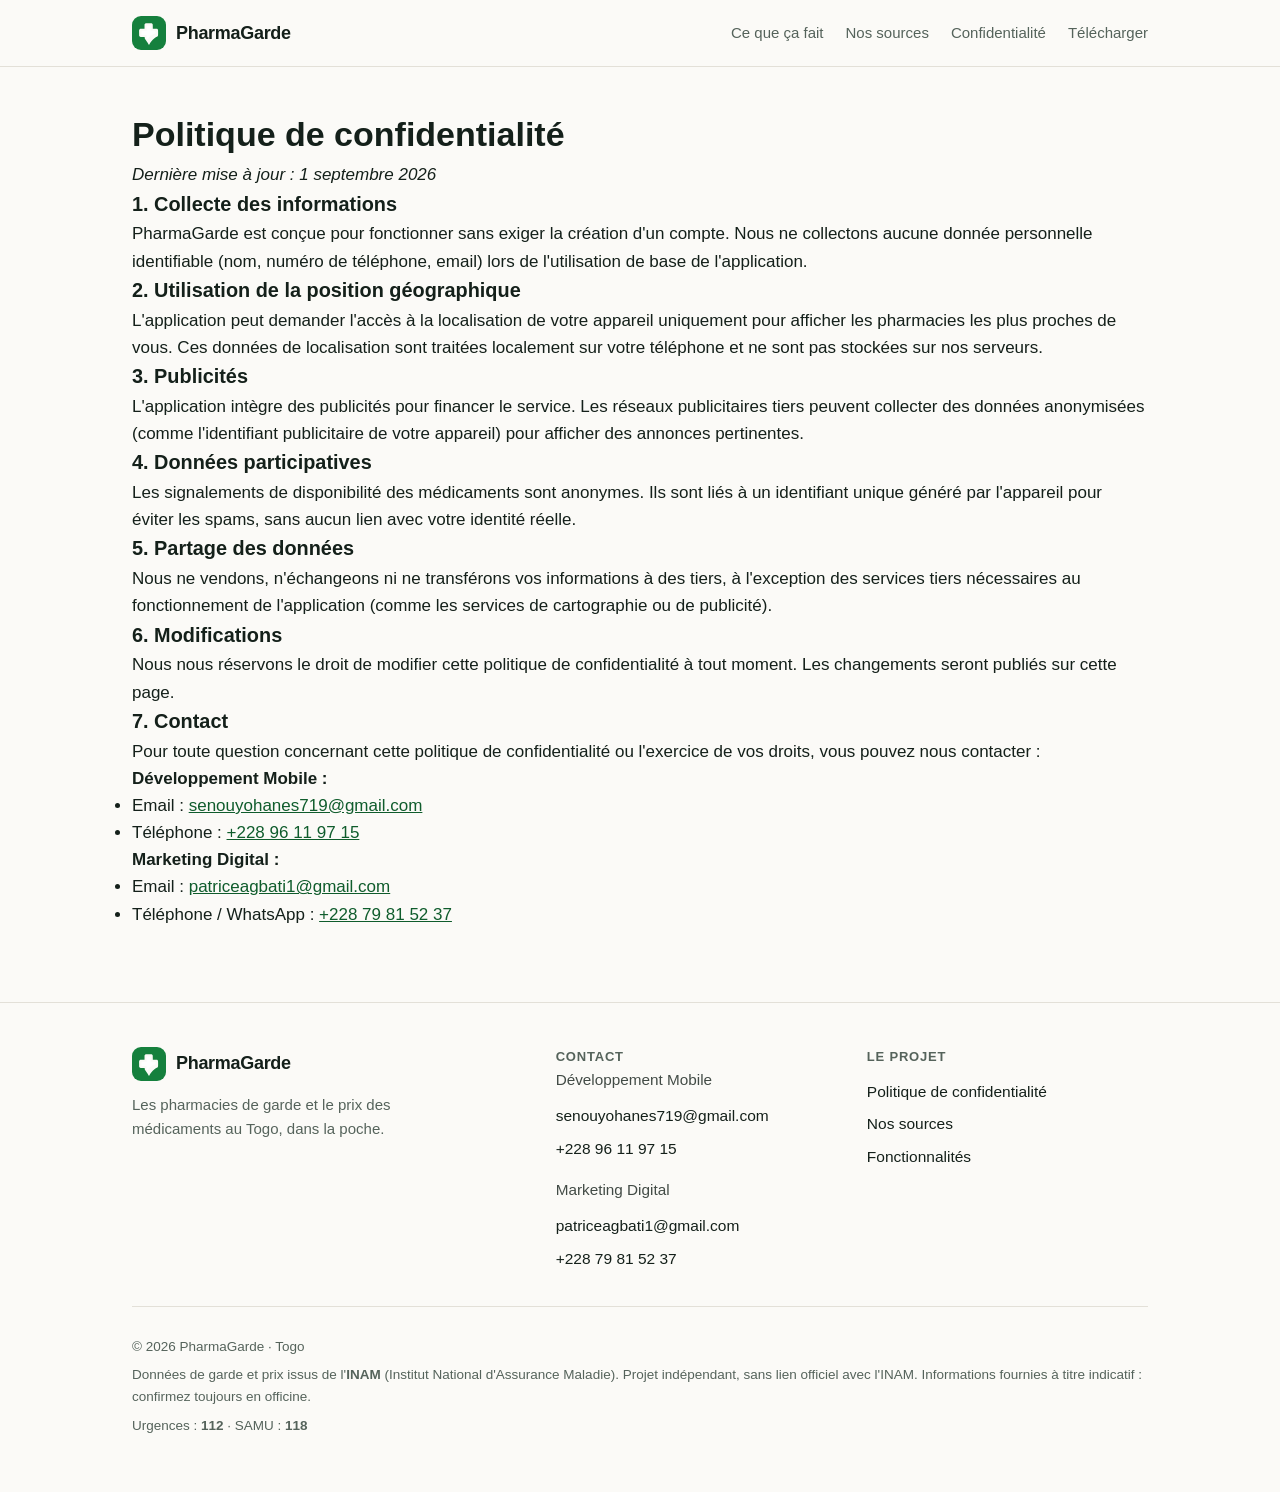
==== commit 06eb2b63: "Update privacy policy last updated date" ====
--- a/confidentialite.html
+++ b/confidentialite.html
@@ -29,7 +29,7 @@
 <main>
   <div class="contenu" style="padding-top: 40px; padding-bottom: 40px;">
     <h1>Politique de confidentialité</h1>
-    <p><em>Dernière mise à jour : 2 septembre 2026</em></p>
+    <p><em>Dernière mise à jour : 1 septembre 2026</em></p>
 
     <h3>1. Collecte des informations</h3>
     <p>PharmaGarde est conçue pour fonctionner sans exiger la création d'un compte. Nous ne collectons aucune donnée personnelle identifiable (nom, numéro de téléphone, email) lors de l'utilisation de base de l'application.</p>
